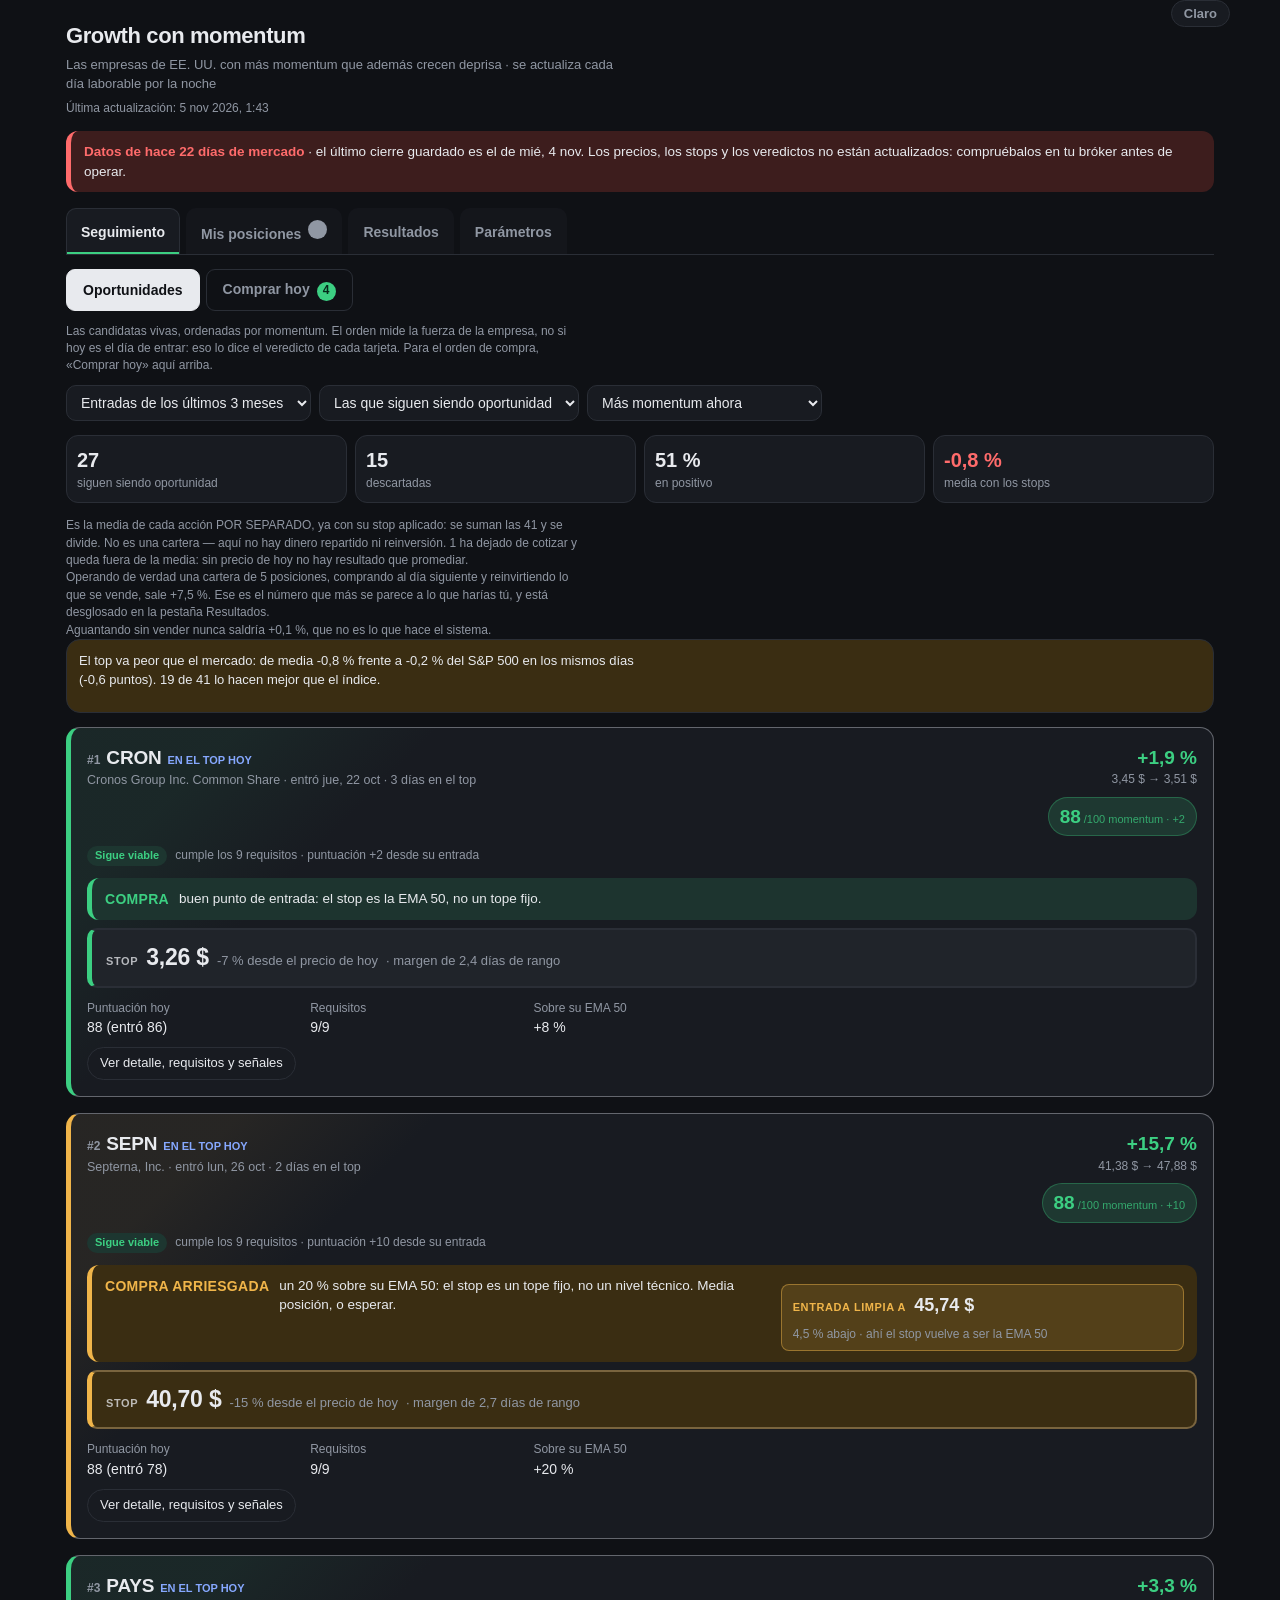
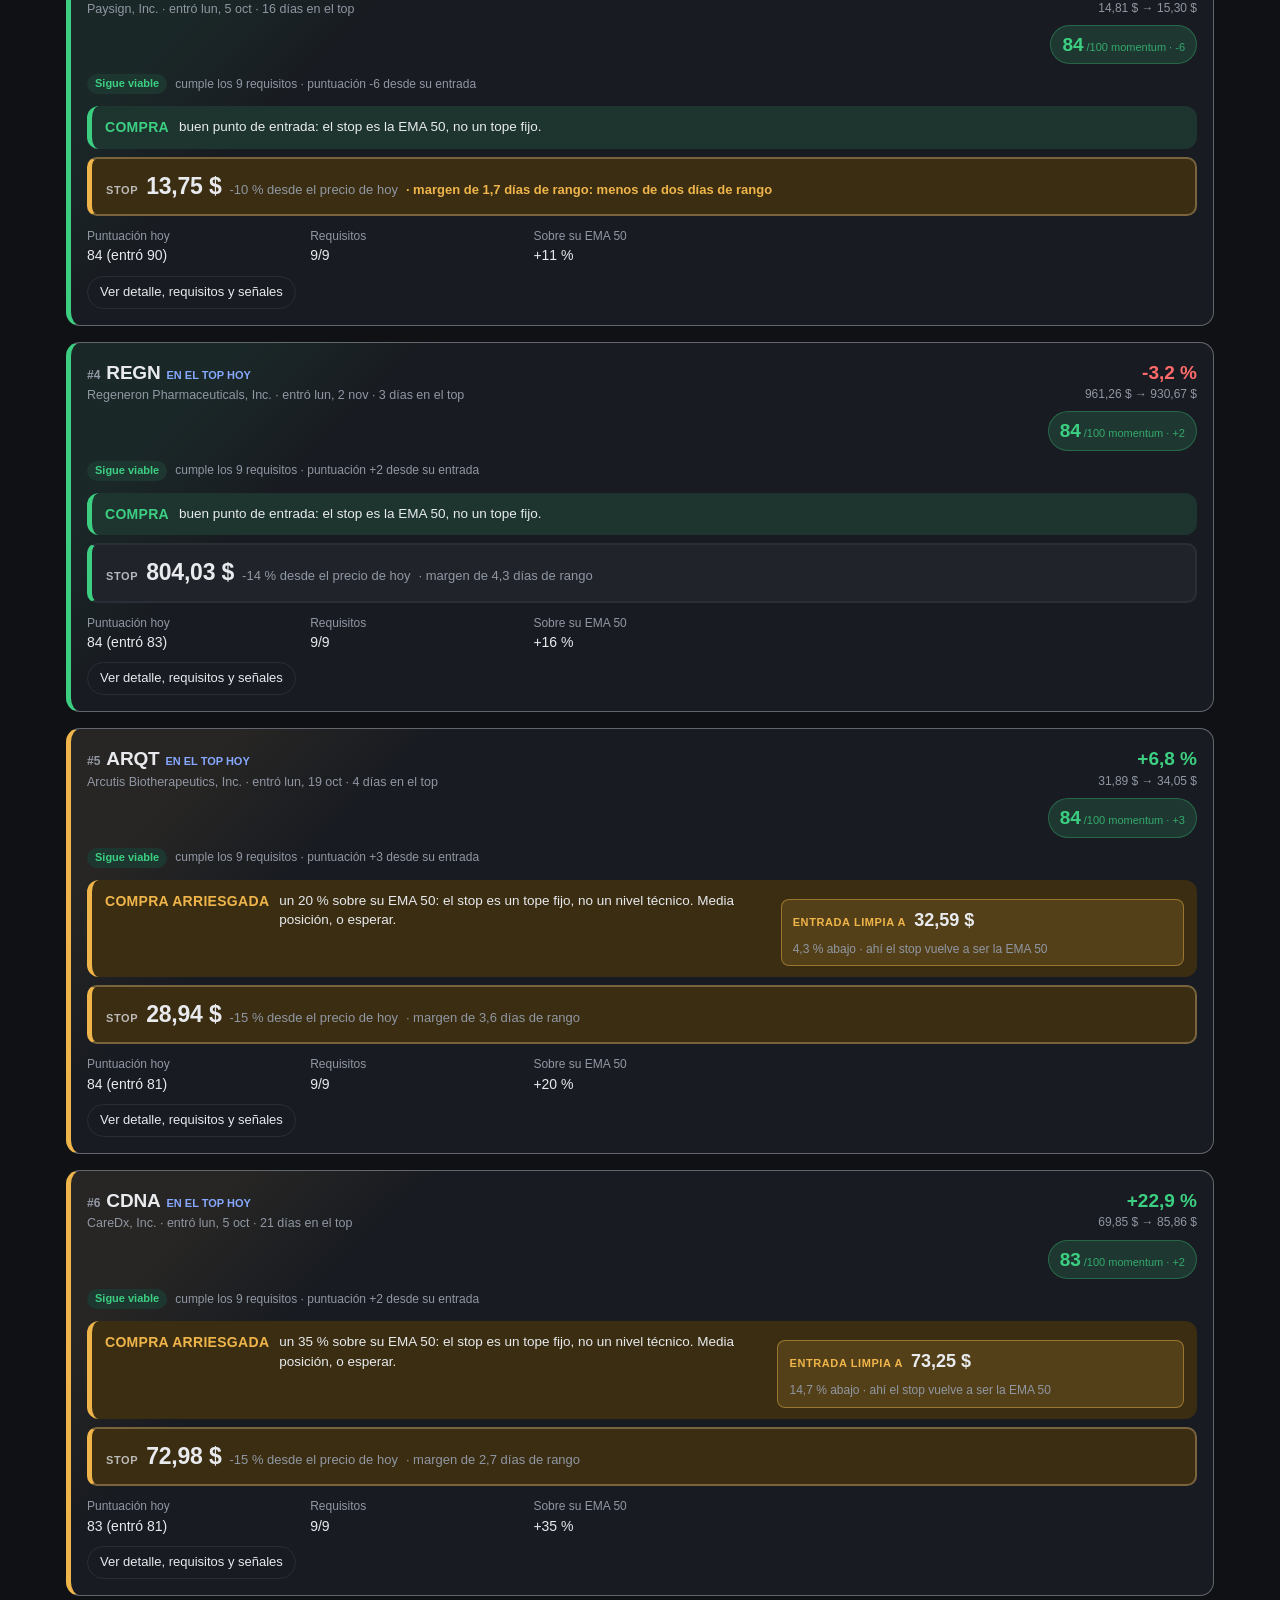
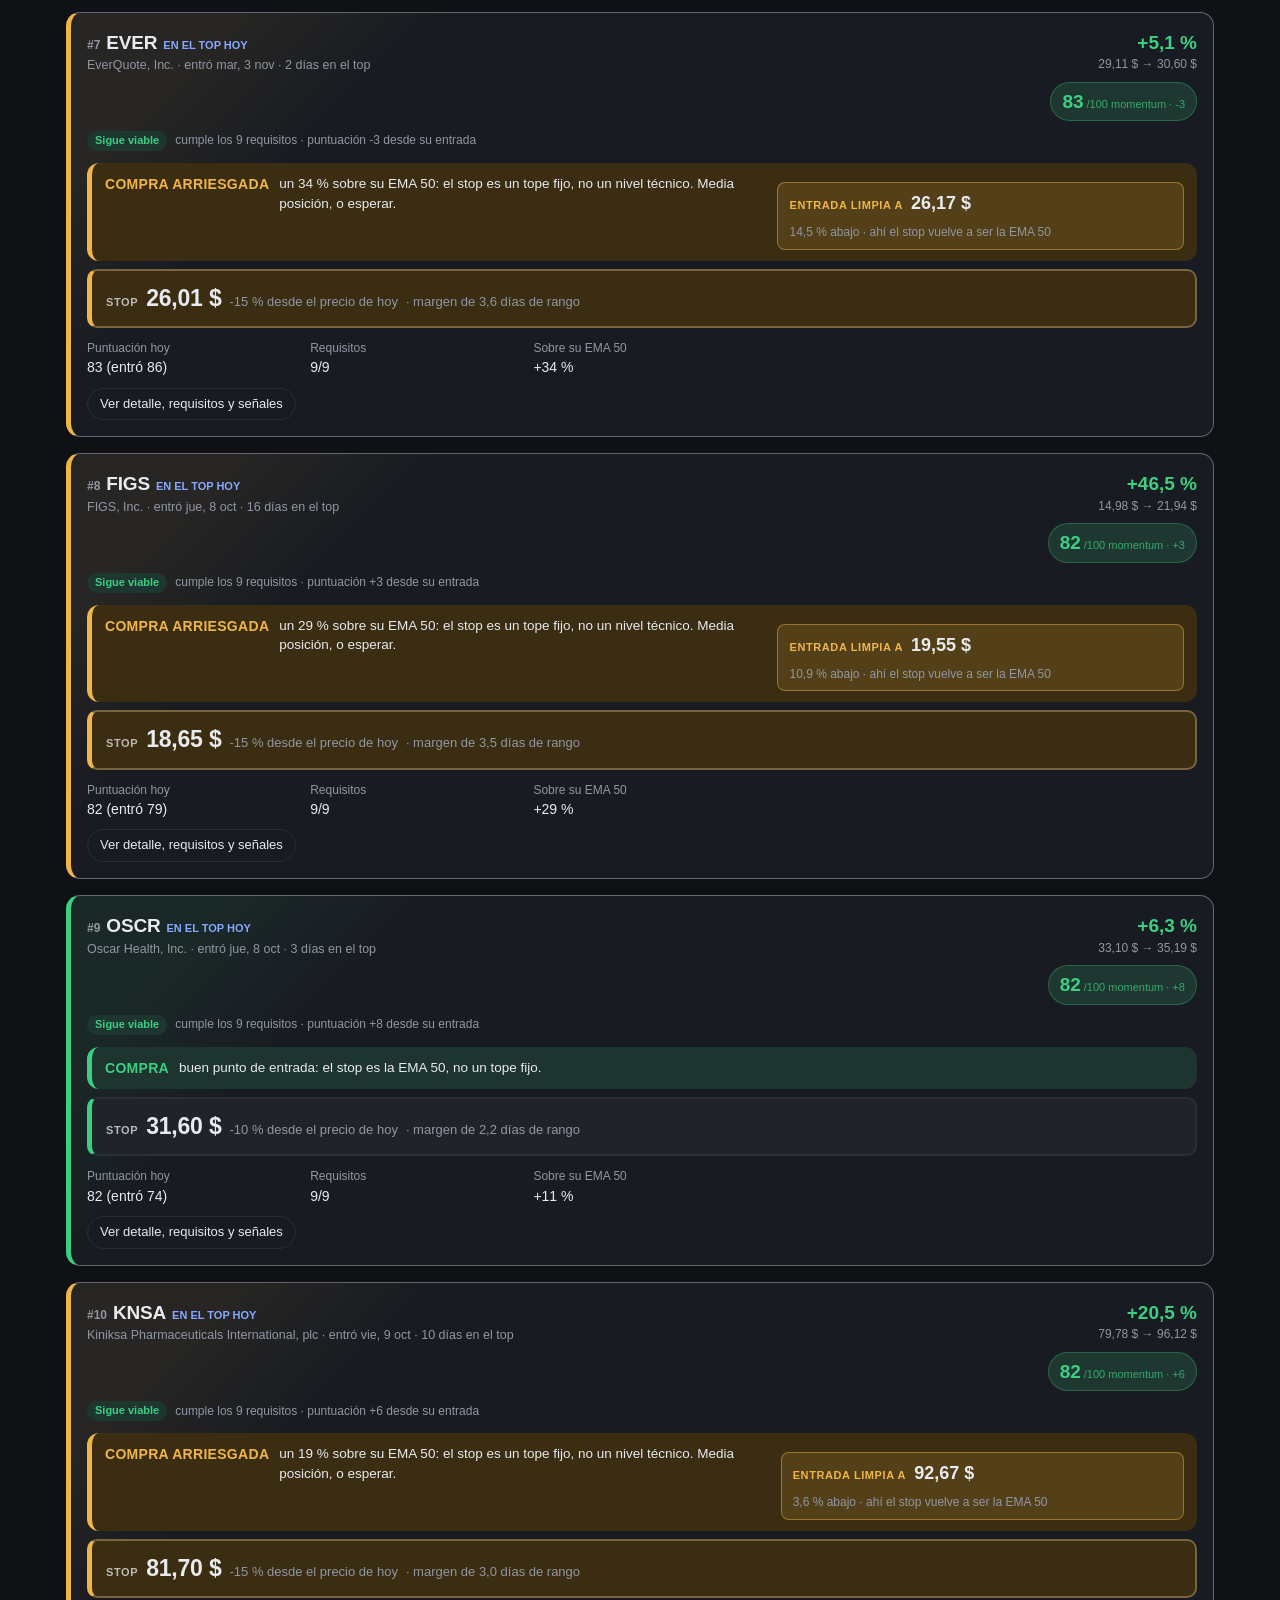
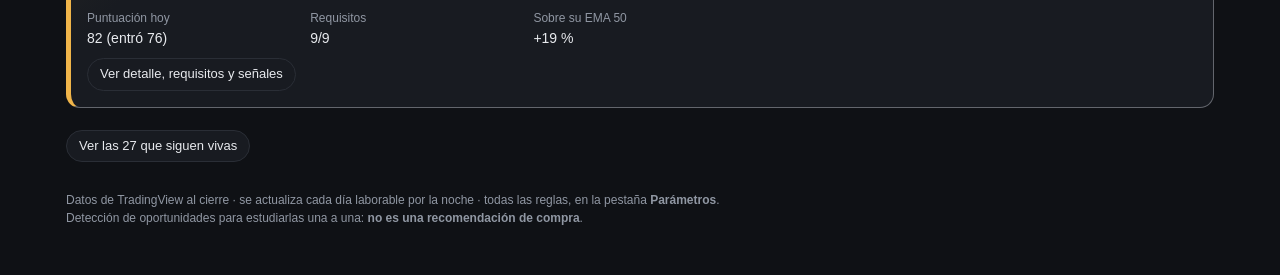
==== docs/index.html @ 1d55b726 "escalon del +20 %: el sistema nunca habia realizado una ganancia Borja: "¿como puede ser que haya ac" ====
<!doctype html>
<html lang="es">
<head>
<meta charset="utf-8">
<meta name="viewport" content="width=device-width,initial-scale=1">
<meta name="theme-color" content="#0f1115">
<meta name="description" content="Las empresas de EE. UU. con más momentum que además crecen deprisa.">
<link rel="manifest" href="manifest.json">
<link rel="icon" href="favicon-32.png?v=63c96d37" sizes="32x32">
<link rel="apple-touch-icon" href="apple-touch-icon.png?v=63c96d37">
<title>Growth con momentum</title>
<script>try{var t=localStorage.getItem('tema');if(t==='claro')document.documentElement.dataset.tema='claro'}catch(e){}</script>
<link rel="stylesheet" href="estilos.css?v=63c96d37">
<link rel="stylesheet" href="extra.css?v=63c96d37">
</head>
<body>
<main>
<button class="tema" id="tema" type="button" aria-label="Cambiar entre tema claro y oscuro"></button>
<h1>Growth con momentum</h1>
<p class="sub">Las empresas de EE. UU. con más momentum que además crecen deprisa · se actualiza cada día laborable por la noche</p>
<p class="act" id="act"></p>
<div class="aviso-viejo" id="viejo" hidden></div>
<div class="tabs"><button class="tab" data-v="seg" aria-selected="true">Seguimiento</button><button class="tab" data-v="pos" aria-selected="false">Mis posiciones<span class="cnt" id="npos" hidden></span></button><button class="tab" data-v="res" aria-selected="false">Resultados</button><button class="tab" data-v="par" aria-selected="false">Parámetros</button></div>
<div id="grupo-seg">
<div class="subtabs"><button class="subtab" data-s="seg" aria-selected="true">Oportunidades</button><button class="subtab" data-s="hoy" aria-selected="false">Comprar hoy<span class="cnt" id="nhoy" hidden></span></button></div>
<section id="vhoy" hidden>
<div class="banner" id="mercado" hidden></div>
<!-- El contexto del dia (sectores y cambios) se pliega: abres la app para ver que comprar, y antes
     de este cambio habia que bajar una pantalla entera para llegar a la primera accion. -->
<details id="dcontexto"><summary id="scontexto">Cambios de hoy y sectores</summary>
<details id="dsectores" open><summary>Sectores con más fuerza</summary><div class="blk" id="sectores" hidden></div></details>
<div class="blk cambios" id="cambios" hidden></div>
</details>
<p class="resumenlinea" id="stats"></p>
<div id="lista"></div>
<div class="row pie"><select id="dia" aria-label="Día"></select><select id="orden" aria-label="Ordenar"><option value="prioridad">Prioridad de compra</option><option value="score">Solo puntuación</option><option value="acel">Más aceleración del crecimiento</option><option value="g">Más crecimiento de ingresos</option><option value="dmax">Más cerca de máximos</option><option value="volrel">Más volumen relativo</option><option value="cambio">Más subida del día</option></select></div>
<div class="row pie"><button id="bpdf">Descargar PDF</button><button id="bcsv">Descargar Excel (CSV)</button><span class="sub" id="cuenta" style="margin:auto 0"></span></div>
<details id="marcha"><summary>Ya en marcha: cumplen todo pero están muy extendidas <span class="sub" id="nmarcha"></span></summary>
<p class="nota">Buenas empresas que ya se han disparado. Pueden seguir subiendo, pero comprarlas tan lejos de sus medias suele salir caro: lo habitual es que consoliden unas semanas y vuelvan a arrancar desde una base. Cuando eso pase, volverán al top automáticamente.</p>
<div id="lmarcha"></div></details>
</section>
<section id="vseg">
<p class="nota">Las candidatas vivas, ordenadas por momentum. El orden mide la fuerza de la empresa, no si hoy es el día de entrar: eso lo dice el veredicto de cada tarjeta. Para el orden de compra, «Comprar hoy» aquí arriba.</p>
<div class="row"><select id="per" aria-label="Periodo"><option value="5">Entradas de la última semana</option><option value="20">Entradas del último mes</option><option value="90" selected>Entradas de los últimos 3 meses</option></select><select id="segest" aria-label="Estado"><option value="" selected>Las que siguen siendo oportunidad</option><option value="top">Solo las del top de hoy</option><option value="fuera">Solo las descartadas</option><option value="todas">Todas</option></select><select id="segorden" aria-label="Ordenar"><option value="score" selected>Más momentum ahora</option><option value="reco">Las más recomendables ahora</option><option value="ret">Mejor resultado</option><option value="entrada">Entrada más reciente</option><option value="max">Mayor subida alcanzada</option></select></div>
<div id="rseg"></div>
</section>
</div>
<section id="vpos" hidden>
<p class="nota">Lo que has comprado. Cada día te digo si mantener o vender, y dónde está el stop.</p>
<div id="rpos"></div>
</section>
<section id="vpar" hidden>
<p class="nota">Todas las reglas que sigue el panel, una por una.</p>
<div id="rpar"></div>
</section>
<section id="vres" hidden>
<p class="nota">¿Funciona el sistema? Se compara lo que dijo el panel con lo que luego pasó.</p>
<div class="row"><select id="resorden" aria-label="Ordenar el registro"><option value="momentum" selected>Más momentum al entrar</option><option value="mejor">Las que mejor van</option><option value="peor">Las que peor van</option><option value="reciente">Entrada más reciente</option><option value="antigua">Entrada más antigua</option><option value="recorrido">Más sesiones de recorrido</option><option value="indice">Mejor frente al S&amp;P 500</option></select><select id="resver" aria-label="Cuántas"><option value="15" selected>Las 15 primeras</option><option value="0">Todas</option></select></div>
<div id="rres"></div>
</section>
<footer>Datos de TradingView al cierre · se actualiza cada día laborable por la noche · todas las reglas, en la pestaña <b>Parámetros</b>.<br>Detección de oportunidades para estudiarlas una a una: <b>no es una recomendación de compra</b>.</footer>
</main>
<script>window.VERSION="63c96d37";</script>
<script src="reglas.js?v=63c96d37"></script>
<script src="puntuacion.js?v=63c96d37"></script>
<script src="app.js?v=63c96d37"></script>
<script src="hoy.js?v=63c96d37"></script>
<script src="seguimiento.js?v=63c96d37"></script>
<script src="posiciones.js?v=63c96d37"></script>
<script src="resultados.js?v=63c96d37"></script>
<script src="parametros.js?v=63c96d37"></script>
<script src="export.js?v=63c96d37"></script>
</body>
</html>
---- docs/estilos.css ----
:root{color-scheme:dark;--bg:#0f1115;--card:#181b21;--text:#e8eaee;--muted:#9097a3;--line:#2a2e36;--up:#3ccf82;--down:#ff6b6b;--warn:#f0b54a;--warnbg:#3a2d12;--info:#86a8ff;--infobg:#1c2742;--badbg:#3d1d1d;--acc:#e8eaee;--acctext:#0f1115}
:root[data-tema="claro"]{color-scheme:light;--bg:#f6f7f9;--card:#fff;--text:#14171c;--muted:#68707c;--line:#e3e6ea;--up:#0f8a4b;--down:#c62f2f;--warn:#9a6400;--warnbg:#fff4dc;--info:#2453b8;--infobg:#e8effd;--badbg:#fde9e9;--acc:#14171c;--acctext:#fff}
*{box-sizing:border-box}
body{margin:0;overflow-x:hidden;background:var(--bg);color:var(--text);font:15px/1.45 -apple-system,BlinkMacSystemFont,"Segoe UI",Roboto,sans-serif}
main{max-width:1180px;margin:0 auto;padding:20px 16px 48px}
h1{font-size:22px;margin:0 0 4px}
.sub{color:var(--muted);font-size:13px;margin:0 0 16px}
.row{display:flex;gap:8px;flex-wrap:wrap;margin-bottom:10px}
select,input,button{font:inherit;font-size:14px;padding:8px 10px;border-radius:10px;border:1px solid var(--line);background:var(--card);color:var(--text)}
input{flex:1;min-width:140px}
button{cursor:pointer}
button.main{background:var(--acc);color:var(--acctext);border-color:var(--acc);font-weight:600}
.chip{border-radius:999px;padding:6px 12px;font-size:13px}
.chip[aria-pressed=true]{background:var(--acc);color:var(--acctext);border-color:var(--acc)}
.stats{display:grid;grid-template-columns:repeat(4,1fr);gap:8px;margin:14px 0}
.stat{background:var(--card);border:1px solid var(--line);border-radius:12px;padding:10px;font-size:12px;color:var(--muted)}
.stat b{display:block;font-size:20px;color:var(--text)}
.card{background:var(--card);border:1px solid var(--line);border-radius:14px;padding:14px;margin-bottom:10px}
.top{display:flex;justify-content:space-between;align-items:baseline;gap:8px}
.tk{font-weight:700;font-size:17px;color:var(--text);text-decoration:none}
.name{color:var(--muted);font-size:13px;margin-top:1px}
.px{text-align:right;font-variant-numeric:tabular-nums}
.px b{font-size:17px}.up{color:var(--up)}.down{color:var(--down)}
.grid{display:grid;grid-template-columns:repeat(5,1fr);gap:6px;margin-top:12px}
#lista{display:grid;gap:10px;grid-template-columns:repeat(auto-fill,minmax(min(430px,100%),1fr));align-items:start}
#lista .card{margin-bottom:0}
.m{font-size:12px;color:var(--muted)}.m span{display:block;font-size:14px;color:var(--text);font-variant-numeric:tabular-nums}
.tags{display:flex;gap:6px;flex-wrap:wrap;margin-top:10px}
.tag{font-size:12px;padding:3px 8px;border-radius:999px}
.bad{background:var(--badbg);color:var(--down)}.warn{background:var(--warnbg);color:var(--warn)}.info{background:var(--infobg);color:var(--info)}
.new{font-size:11px;font-weight:600;margin-left:6px;color:var(--info)}
.empty{text-align:center;color:var(--muted);padding:40px 0}
footer{color:var(--muted);font-size:12px;margin-top:24px}
@media (max-width:480px){.grid{grid-template-columns:repeat(3,1fr)}.stats{grid-template-columns:repeat(2,1fr)}}
---- docs/extra.css ----
.tabs{display:flex;gap:6px;margin:0 0 14px;border-bottom:1px solid var(--line)}
.tab{border:none;background:none;border-radius:0;padding:10px 12px;color:var(--muted);font-weight:600;border-bottom:2px solid transparent}
.tab[aria-selected=true]{color:var(--text);border-bottom-color:var(--text)}
.banner{border-radius:14px;padding:12px;margin-bottom:14px;border:1px solid var(--line)}
.okb{background:color-mix(in srgb,var(--up) 10%,var(--card))}.warnb{background:var(--warnbg)}
.bt{font-size:13px;margin-bottom:10px}
.mk{display:grid;grid-template-columns:repeat(3,1fr);gap:8px}
.mki{font-size:13px;display:flex;flex-direction:column;gap:2px}.mki .m{font-size:11px}
.good{background:color-mix(in srgb,var(--up) 14%,var(--card));color:var(--up)}
.act{color:var(--muted);font-size:12px;margin:-10px 0 14px}
.tw{overflow-x:auto;background:var(--card);border:1px solid var(--line);border-radius:14px}
.tabla{width:100%;border-collapse:collapse;font-size:13px;font-variant-numeric:tabular-nums}
.tabla th,.tabla td{padding:8px 10px;text-align:left;border-bottom:1px solid var(--line);white-space:nowrap}
.tabla th{color:var(--muted);font-weight:600;font-size:12px}
.tk2{font-weight:700;color:var(--text);text-decoration:none}
.nota{color:var(--muted);font-size:12px;margin:10px 0}
@media (max-width:480px){.mk{grid-template-columns:1fr}}
.pos{font-size:12px;color:var(--muted);font-weight:700;margin-right:6px}
.score{margin-top:6px;display:inline-flex;align-items:baseline;gap:2px;padding:3px 9px;border-radius:999px;font-variant-numeric:tabular-nums}
.score b{font-size:17px}.score span{font-size:11px;opacity:.75}
.s3{background:color-mix(in srgb,var(--up) 18%,var(--card));color:var(--up)}
.s2{background:var(--infobg);color:var(--info)}
.s1{background:var(--warnbg);color:var(--warn)}
.bars{display:grid;gap:4px;margin-top:12px}
.bar{display:grid;grid-template-columns:150px 1fr 44px;align-items:center;gap:8px;font-size:12px;color:var(--muted)}
.bt2{height:7px;background:var(--line);border-radius:999px;overflow:hidden}
.bf{height:100%;border-radius:999px}
.bok{background:var(--up)}.bmid{background:var(--info)}.blow{background:var(--muted)}
.bv{text-align:right;font-variant-numeric:tabular-nums}
.blk{margin-top:10px}
.blt{font-size:12px;color:var(--muted);font-weight:600;margin-bottom:3px}
.bll{margin:0;padding-left:16px;font-size:13px}
.bll li{margin:1px 0}
.good2{color:var(--text)}
.risk{color:var(--down)}
.pen{margin-top:8px;font-size:12px;color:var(--warn);background:var(--warnbg);display:inline-block;padding:3px 8px;border-radius:999px}
.det .grid{grid-template-columns:repeat(5,1fr);margin-top:12px}
@media (max-width:620px){.bar{grid-template-columns:112px 1fr 40px}.det .grid{grid-template-columns:repeat(3,1fr)}}
.est{font-size:11px;font-weight:600;padding:2px 8px;border-radius:999px;white-space:nowrap}
.eok{background:color-mix(in srgb,var(--up) 15%,var(--card));color:var(--up)}
.ewarn{background:var(--warnbg);color:var(--warn)}
.eoff{background:var(--line);color:var(--muted)}
.tabla .name{font-size:11px;margin-top:2px}
.card.seg .grid{grid-template-columns:repeat(5,1fr)}
.segfila{display:flex;gap:8px;align-items:center;flex-wrap:wrap;margin-top:10px}
.segfila .m{font-size:12px}
.ebad{background:var(--badbg);color:var(--down)}
@media (max-width:620px){.card.seg .grid{grid-template-columns:repeat(2,1fr)}}
details#marcha{margin-top:16px;border-top:1px solid var(--line);padding-top:10px}
details#marcha summary{cursor:pointer;font-weight:600;font-size:14px;color:var(--muted)}
details#marcha[open] summary{margin-bottom:6px}
.card.mini{padding:12px}
.card.mini .grid{grid-template-columns:repeat(5,1fr)}
@media (max-width:620px){.card.mini .grid{grid-template-columns:repeat(3,1fr)}}
.secg{display:grid;grid-template-columns:repeat(3,1fr);gap:8px;margin-top:4px}
.sec{background:var(--card);border:1px solid var(--line);border-radius:10px;padding:8px;font-size:12px}
.sec b{display:block;font-size:15px;font-variant-numeric:tabular-nums}
.cambios{background:var(--card);border:1px solid var(--line);border-radius:12px;padding:10px;margin:12px 0}
.cl{display:flex;gap:8px;font-size:13px;margin-top:3px;flex-wrap:wrap}
.clt{color:var(--muted);min-width:120px;font-size:12px}
.stop{margin-top:10px;font-size:12px;color:var(--muted);background:color-mix(in srgb,var(--line) 40%,var(--card));padding:6px 9px;border-radius:8px}
.venta{margin-top:10px;border-left:3px solid var(--down);padding-left:10px}
@media (max-width:620px){.secg{grid-template-columns:repeat(2,1fr)}}
.resumen{display:flex;flex-wrap:wrap;gap:6px 16px;margin-top:10px}
.rz{font-size:13px;font-variant-numeric:tabular-nums}
.rz i{font-style:normal;color:var(--muted);font-size:11px;display:block}
.clave{margin-top:8px;font-size:13px;color:var(--text)}
.detalle{margin-top:4px;border-top:1px solid var(--line);padding-top:10px}
.banner.linea{display:flex;flex-wrap:wrap;gap:6px 14px;align-items:baseline;padding:9px 12px}
.banner.linea .bt{font-weight:600;font-size:13px;margin:0}
.mki2{font-size:12px}
.resumenlinea{color:var(--muted);font-size:12px;margin:10px 0}
details#dsectores{margin:0 0 10px}
details#dsectores summary{cursor:pointer;font-size:12px;color:var(--muted)}
details.descartadas{margin-top:14px;border-top:1px solid var(--line);padding-top:10px}
details.descartadas summary{cursor:pointer;font-size:13px;color:var(--muted)}
details.descartadas .tw{margin-top:8px}
.card .stop b{color:var(--text)}
.quehacer{margin-top:10px;font-size:13px;padding:7px 10px;border-radius:9px}
.qok{background:color-mix(in srgb,var(--up) 12%,var(--card));color:var(--text)}
.qwarn{background:var(--warnbg);color:var(--text)}
.qbad{background:var(--badbg);color:var(--text)}
.quehacer b{margin-right:4px}
.stop.riesgo{background:var(--warnbg);color:var(--text)}
/* Pestañas siempre accesibles al desplazar */
.tabs{position:sticky;top:0;z-index:6;background:var(--bg);padding-top:6px;flex-wrap:nowrap;overflow-x:auto;-webkit-overflow-scrolling:touch;scrollbar-width:none}
.tabs::-webkit-scrollbar{display:none}
.tab{white-space:nowrap;flex:0 0 auto}
/* Antes eran texto suelto con un subrayado: no parecian pulsables y en el movil costaba acertar.
   Ahora cada una tiene su caja, borde y fondo propio, y la activa se distingue de lejos. */
.tabs{gap:6px;border-bottom:1px solid var(--line);padding-bottom:0}
.tab{border:1px solid transparent;border-bottom:none;border-radius:10px 10px 0 0;
  background:color-mix(in srgb,var(--card) 55%,transparent);padding:11px 14px;
  margin-bottom:-1px;transition:background .12s,color .12s}
.tab:hover{background:var(--card);color:var(--text)}
.tab[aria-selected=true]{background:var(--card);color:var(--text);font-weight:700;
  border-color:var(--line);border-bottom:1px solid var(--card);box-shadow:0 -2px 0 var(--up) inset}
/* Color del borde según la puntuación: permite barrer la lista de un vistazo */
/* El acento lleva el veredicto: verde se puede comprar, ambar hay que esperar, rojo no se toca.
   Ancho suficiente para distinguirlas de un vistazo sin que la lista parezca un semaforo. */
.card.v-ok{border-left:5px solid var(--up)}
.card.v-warn{border-left:5px solid var(--warn)}
.card.v-bad{border-left:5px solid var(--down)}
/* Un tinte muy leve del mismo color en la esquina superior: separa una tarjeta de la siguiente
   sin tocar la legibilidad del texto, que sigue sobre el fondo de la tarjeta. */
.card.v-ok{background:linear-gradient(135deg,color-mix(in srgb,var(--up) 7%,var(--card)) 0 120px,var(--card) 260px)}
.card.v-warn{background:linear-gradient(135deg,color-mix(in srgb,var(--warn) 7%,var(--card)) 0 120px,var(--card) 260px)}
.card.v-bad{background:linear-gradient(135deg,color-mix(in srgb,var(--down) 7%,var(--card)) 0 120px,var(--card) 260px)}
.card.destacada{box-shadow:0 0 0 1px color-mix(in srgb,var(--up) 35%,transparent)}
/* Las tarjetas se despegaban poco del fondo: borde mas marcado y mas aire entre ellas. */
#lista{gap:16px}
#lista .card, #rseg .card.seg, #rpos .card{
  border-top-color:color-mix(in srgb,var(--line) 70%,var(--text) 30%);
  border-right-color:color-mix(in srgb,var(--line) 70%,var(--text) 30%);
  border-bottom-color:color-mix(in srgb,var(--line) 70%,var(--text) 30%)}
#rseg .card.seg, #rpos .card{margin-bottom:16px}
/* Evolución de la puntuación en el seguimiento */
.spark{display:block;margin-top:2px}
.cargando{color:var(--muted);font-size:13px;padding:20px 0;text-align:center}
@media (max-width:620px){
  .resumen{display:grid;grid-template-columns:repeat(3,1fr);gap:8px}
  main{padding:14px 12px 40px}
  h1{font-size:20px}
}
.ver-mas{grid-column:1/-1;justify-self:center;margin-top:4px}
/* Nada debe desbordar a lo ancho en pantallas estrechas */
@media (max-width:620px){
  .tab{padding:10px 9px;font-size:14px}
  .quehacer,.clave,.stop{font-size:12.5px}
  .banner.linea{gap:4px 10px}
  .stats{grid-template-columns:repeat(2,1fr)}
  .row{gap:6px}
  select,input,button{max-width:100%}
  .card .top{flex-wrap:wrap}
  .px{text-align:right;margin-left:auto}
}
.tw{max-width:100%}
.name,.m,.clave,.quehacer span{overflow-wrap:anywhere}
.editor{margin-top:10px;padding:10px;border:1px dashed var(--line);border-radius:10px}
.editor .row{margin-bottom:6px;align-items:center}
.ph{font-size:15px;margin:18px 0 8px}
.pregunta{font-size:13px;color:var(--muted)}
.respuesta{font-size:18px;font-weight:700;margin:4px 0 6px}
.rverde{color:var(--up)}.rrojo{color:var(--down)}.rgris{color:var(--muted)}
.ganancia{font-size:22px;font-weight:700;line-height:1.1}
#rres .card{padding:12px 14px}

/* ─── Señales grandes y legibles ─────────────────────────────────────────── */
.veredicto{display:flex;gap:10px;align-items:flex-start;margin-top:12px;padding:11px 13px;border-radius:12px;
  border-left:5px solid currentColor;font-size:13.5px;line-height:1.45}
.veredicto .vt{font-weight:800;letter-spacing:.3px;font-size:14px;white-space:nowrap}
.veredicto .vd{color:var(--text);font-weight:400}
.v-compra{background:color-mix(in srgb,var(--up) 14%,var(--card));color:var(--up)}
.v-espera{background:var(--warnbg);color:var(--warn)}
.v-vender{background:var(--badbg);color:var(--down)}
.v-mantener{background:color-mix(in srgb,var(--up) 10%,var(--card));color:var(--up)}

/* Caja del stop: lo que hay que mirar antes de entrar */
.stopbox{display:flex;align-items:baseline;gap:8px;flex-wrap:wrap;margin-top:8px;padding:9px 12px;border-radius:10px;
  background:color-mix(in srgb,var(--line) 45%,var(--card));border:1px solid var(--line)}
.stopbox .et{font-size:11px;text-transform:uppercase;letter-spacing:.6px;color:var(--muted);font-weight:600}
.stopbox .vl{font-size:17px;font-weight:700;font-variant-numeric:tabular-nums}
.stopbox .ds{font-size:13px;color:var(--muted);font-variant-numeric:tabular-nums}
.stopbox.lejos{background:var(--warnbg);border-color:color-mix(in srgb,var(--warn) 40%,var(--line))}
.stopbox .ds.aviso{color:var(--warn);font-weight:600}

/* Puntuación: círculo en lugar de etiqueta */
.score{margin-top:8px;display:inline-flex;align-items:baseline;gap:3px;padding:5px 11px;border-radius:999px;
  font-variant-numeric:tabular-nums;border:1px solid transparent}
.score b{font-size:19px;font-weight:800}
.s3{background:color-mix(in srgb,var(--up) 16%,var(--card));color:var(--up);border-color:color-mix(in srgb,var(--up) 30%,transparent)}
.s2{background:var(--infobg);color:var(--info);border-color:color-mix(in srgb,var(--info) 25%,transparent)}
.s1{background:var(--warnbg);color:var(--warn)}

/* Tarjetas con más aire y jerarquía */
.card{padding:16px}
.tk{font-size:19px;letter-spacing:-.2px}
.px b{font-size:19px;font-variant-numeric:tabular-nums}
.name{font-size:12.5px;line-height:1.4}
.resumen{gap:10px 20px;margin-top:12px;padding-top:12px;border-top:1px solid var(--line)}
.rz b{font-size:14.5px;font-variant-numeric:tabular-nums}
.rz i{letter-spacing:.3px;text-transform:uppercase;font-size:10px}
.clave{margin-top:10px;font-size:13px;color:var(--text-secondary,var(--text))}
.bar{grid-template-columns:160px 1fr 48px}
.bt2{height:8px}
h1{letter-spacing:-.4px}
.tabla th{text-transform:uppercase;letter-spacing:.4px;font-size:11px}
.tabla td{font-variant-numeric:tabular-nums}
.aviso-viejo{background:var(--badbg);color:var(--down);border-left:5px solid currentColor;border-radius:12px;
  padding:11px 13px;margin:10px 0;font-size:13.5px;line-height:1.45}
.aviso-viejo span{color:var(--text);font-weight:400}

/* Boton de tema: discreto, arriba a la derecha, fuera del flujo de lectura. */
.tema{position:absolute;top:0;right:0;border:1px solid var(--line);background:var(--card);color:var(--muted);
  border-radius:999px;padding:6px 12px;font-size:13px;font-weight:600;line-height:1}
.tema:hover{color:var(--text)}
main{position:relative}
h1{padding-right:84px}
@media (max-width:420px){h1{padding-right:70px}}
@media (max-width:420px){.tema{padding:5px 9px;font-size:12px}}

/* Barra de avance del historial: cuanto falta para que los numeros de Resultados se sostengan. */
.barra{height:6px;border-radius:999px;background:var(--line);overflow:hidden;margin:10px 0 6px}
.barra i{display:block;height:100%;background:var(--up);border-radius:999px}

/* Ganancia en dinero, debajo del porcentaje: mismo peso visual, un escalon mas pequeña. */
.ganancia-eur{font-size:15px;font-weight:700;margin-top:-2px}

/* Formulario de alta manual de una operación: etiqueta encima del campo, dos columnas en móvil. */
.formop{display:grid;grid-template-columns:repeat(auto-fit,minmax(min(150px,100%),1fr));gap:10px;margin:10px 0}
.campo{display:flex;flex-direction:column;gap:4px}
.campo input{width:100%}
/* Fila de totales del historial: se tiene que leer como un total, no como una operación más. */
tr.total td{border-top:2px solid var(--line);font-weight:700;padding-top:10px}

/* Las pestañas no cabían en 375 px y "Parámetros" quedaba fuera de pantalla. */
/* En movil el dedo necesita area: 44 px de alto es el minimo recomendado. Caben las cinco porque
   la barra ya desplaza en horizontal, y la activa se ve siempre al cambiar de pestaña. */
@media (max-width:430px){
  .tabs{gap:4px}
  .tab{padding:12px 11px;font-size:13.5px;min-height:44px}
}
/* Lo que no se usa cada día va al pie, con menos peso visual que la lista. */
.row.pie{margin-top:14px;opacity:.85}
.row.pie button{font-size:13px}
/* El resumen del día, plegado: una línea en vez de los 281 px que ocupaba abierto. */
#dcontexto>summary{cursor:pointer;color:var(--muted);font-size:13px;padding:6px 0}
#dcontexto[open]>summary{margin-bottom:6px}

/* El veredicto era flex en fila: el titulo ("COMPRA ARRIESGADA", nowrap) se llevaba el ancho y el
   texto caia en una columna estrechisima, 106 caracteres partidos en ocho lineas y 157 px de alto.
   En movil se apilan y el texto ocupa el ancho entero. */
@media (max-width:560px){
  .veredicto{flex-direction:column;gap:0}
  .veredicto .vt{white-space:normal;line-height:1.25}
  .veredicto .vd{line-height:1.35}
}

/* Color en las cifras de resumen: verde gana, rojo pierde, ambar es exposicion (no es una perdida,
   es lo que te juegas). Solo donde el color significa algo: si se tiñe todo, deja de informar.
   .warn trae fondo de etiqueta, que en una cifra grande queda mal: aqui solo el color. */
.stat b.warn{background:none;padding:0;color:var(--warn)}
.stat b.up{color:var(--up)}
.stat b.down{color:var(--down)}

/* Curva de la cuenta: el SVG escala al ancho, con alto fijo para que no se deforme en movil. */
.curvacaja{margin:10px 0 6px;border:1px solid var(--line);border-radius:12px;padding:12px;background:var(--card)}
.curvacaja svg.curva{display:block;width:100%;height:120px}
.curvapie{display:flex;justify-content:space-between;gap:10px;font-size:12px;color:var(--muted);flex-wrap:wrap}
.curvapie .up{color:var(--up);font-weight:700}
.curvapie .down{color:var(--down);font-weight:700}

/* Previsualizacion de una venta parcial: lo que hay que saber antes de confirmar */
.previo{margin-top:10px;padding:10px 12px;border-radius:10px;border:1px solid var(--line);
  background:color-mix(in srgb,var(--line) 35%,var(--card))}
.previo .pf{display:flex;justify-content:space-between;align-items:baseline;gap:12px;padding:3px 0}
.previo .pf .et{font-size:12px;color:var(--muted)}
.previo .pf .vl{font-size:15px;font-weight:700;font-variant-numeric:tabular-nums;text-align:right}
.previo .pf .vl.up{color:var(--up)} .previo .pf .vl.down{color:var(--down)}
.previo .m{margin-top:6px;font-size:12px;color:var(--muted);line-height:1.45}

/* El stop en Seguimiento: su propia caja, mas marcada que en Hoy porque ahi compite con menos cosas */
.stopbox.grande{border-width:2px;padding:11px 14px}
.stopbox.grande .vl{font-size:20px}
.stopbox.grande .et{color:var(--text);opacity:.75}

/* Subpestañas dentro de Seguimiento: Hoy vive aqui dentro desde el 17/10/2026 */
.subtabs{display:flex;gap:6px;margin:0 0 12px}
.subtab{appearance:none;border:1px solid var(--line);background:transparent;color:var(--muted);
  font:inherit;font-weight:600;font-size:14px;padding:9px 16px;min-height:40px;border-radius:9px;cursor:pointer}
.subtab:hover{color:var(--text)}
.subtab[aria-selected="true"]{background:var(--acc);color:var(--acctext);border-color:var(--acc)}
.subtab .cnt{display:inline-flex;align-items:center;justify-content:center;min-width:19px;height:19px;
  margin-left:7px;padding:0 5px;border-radius:999px;background:var(--up);color:#06281a;
  font-size:12px;font-weight:700;font-variant-numeric:tabular-nums}
.subtab[aria-selected="true"] .cnt{background:var(--up);color:#06281a}

/* 18/10/2026: el stop tiene que leerse de un vistazo, sin buscarlo. Caja con borde de acento a la
   izquierda, cifra grande y etiqueta en mayusculas. Es el numero que decide cuanto arriesgas. */
.stopbox{border-left-width:4px;border-left-color:var(--muted)}
.stopbox .vl{font-size:19px;letter-spacing:-.2px}
.stopbox.grande{border-left-width:5px}
.stopbox.grande .vl{font-size:23px}
.stopbox.lejos{border-left-color:var(--warn)}
/* En una tarjeta verde (COMPRA) el stop se marca en verde: es un stop fiable */
.card.v-ok .stopbox:not(.lejos){border-left-color:var(--up)}
.card.v-bad .stopbox{border-left-color:var(--down)}
/* El precio que da el veredicto (a qué precio comprar o esperar) en negrita, para que salte */
.veredicto .vd b,.veredicto b{font-weight:700;color:var(--text)}

/* El precio accionable del veredicto: lo unico que se puede hacer hoy con esa accion */
.accion{display:flex;align-items:baseline;flex-wrap:wrap;gap:8px;margin-top:8px;padding:7px 11px;
  border-radius:8px;background:color-mix(in srgb,var(--warn) 14%,transparent);
  border:1px solid color-mix(in srgb,var(--warn) 45%,transparent)}
.accion .et{font-size:11px;text-transform:uppercase;letter-spacing:.6px;color:var(--warn);font-weight:700}
.accion .vl{font-size:18px;font-weight:700;color:var(--text);font-variant-numeric:tabular-nums}
.accion .ds{font-size:12px;color:var(--muted)}

/* Precio de compra en la tarjeta de posicion: es la referencia de todo lo demas y estaba en el
   gris mas pequeño de la tarjeta */
.precios{display:flex;align-items:baseline;justify-content:flex-end;flex-wrap:wrap;gap:6px;margin-top:6px}
.precios .et{font-size:10px;text-transform:uppercase;letter-spacing:.5px;color:var(--muted);font-weight:600}
.precios .vl{font-size:16px;font-weight:700;font-variant-numeric:tabular-nums}
.precios .vl.up{color:var(--up)} .precios .vl.down{color:var(--down)}
.precios .fl{color:var(--muted);font-size:14px}

/* Chapa en la pestaña de posiciones: rojo si hay algo que vender, ambar si solo hay que vigilar */
.tab .cnt{display:inline-flex;align-items:center;justify-content:center;min-width:19px;height:19px;
  margin-left:7px;padding:0 5px;border-radius:999px;font-size:12px;font-weight:700;
  font-variant-numeric:tabular-nums;background:var(--muted);color:var(--bg)}
.tab .cnt.urge{background:var(--down);color:#fff}
.tab .cnt.ojo{background:var(--warn);color:#2a1c00}

/* Marca en las tarjetas que se muestran aunque esten por debajo del corte de 5 */
.card .fuera{display:inline-block;margin-left:7px;padding:2px 7px;border-radius:999px;
  font-size:10px;font-weight:700;letter-spacing:.5px;background:var(--infobg);color:var(--info)}
/* Margen de error junto a una cifra de rentabilidad. Va en caja propia y no en letra pequena:
   un "+1,7 pt" en verde grande con el aviso debajo en gris se lee como un logro. */
.margen{margin:10px 0;padding:10px 12px;border-radius:8px;background:var(--card);border-left:3px solid var(--muted)}
.margen b{display:block;font-size:14px;margin-bottom:3px;font-variant-numeric:tabular-nums}
.margen-cero{border-left-color:var(--warn)}
/* Curva de la cartera contra el indice. Dos lineas y nada mas: la escala no importa, importa
   la forma y el final. Sin ejes ni rejilla, que a 15 puntos solo serian ruido visual. */
.grafica{margin:10px 0 0;border-radius:8px 8px 0 0;background:var(--card);padding:8px 8px 2px}
.grafica .lienzo{position:relative;touch-action:pan-y;cursor:crosshair}
.grafica svg{display:block;width:100%;height:76px}
/* Marca del dia señalado y sus dos puntos. En HTML y no en el SVG: el SVG se estira y un circulo
   saldria ovalado. */
.grafica .marca{position:absolute;top:0;bottom:0;width:1px;background:var(--muted);opacity:.55;pointer-events:none}
.grafica .punto{position:absolute;width:7px;height:7px;border-radius:50%;margin:-3.5px 0 0 -3.5px;
  pointer-events:none;box-shadow:0 0 0 2px var(--card)}
.grafica .punto.pB{background:var(--muted)}
/* Eje de fechas. Cada etiqueta se coloca en su porcentaje; las de los extremos se pegan al borde
   para que no se salgan. A 90 sesiones solo quedan los cambios de mes: ver etiquetasFecha(). */
.grafica .eje{position:relative;height:14px;margin-top:2px;font-size:10px;color:var(--muted)}
.grafica .eje span{position:absolute;top:0;white-space:nowrap;transform:translateX(-50%)}
/* Leyenda pegada debajo de la grafica, en la misma caja: una sola linea de 16 px que convierte
   dos trazos en dos cosas con nombre y resultado. Sin ella habia que leer el parrafo de abajo
   para saber cual era cual. */
.leyenda{display:flex;gap:14px;flex-wrap:wrap;align-items:center;background:var(--card);
  border-radius:0 0 8px 8px;padding:0 10px 8px;margin:0 0 10px;font-size:12px;color:var(--muted)}
/* La leyenda no cambia de alto nunca: la fecha del dia señalado va flotando dentro de la grafica.
   Antes la fecha entraba en la leyenda y en el movil la hacia pasar de 25 a 57 px, con lo que todo
   lo de abajo saltaba mientras arrastrabas el dedo. */
.grafica .etiqdia{position:absolute;top:4px;left:6px;font-size:11px;font-weight:600;color:var(--text);
  background:var(--bg);border:1px solid var(--line);border-radius:5px;padding:1px 6px;
  pointer-events:none;white-space:nowrap}
.grafica .etiqdia.dcha{left:auto;right:6px}
.leyitem{display:inline-flex;align-items:center;gap:6px}
.leyitem b{font-variant-numeric:tabular-nums}
.muestra{display:inline-block;width:18px;height:0;border-top-width:2.5px;border-top-style:solid;border-radius:2px}
.muestra.mA{border-top-color:var(--up)}
.muestra.mA.mBaja{border-top-color:var(--down)}
.muestra.mB{border-top-width:2px;border-top-style:dashed;border-top-color:var(--muted)}
/* Plegable de "otras formas de medirlo". Cerrado por defecto: lo que responde la pregunta va
   arriba y esto es segunda lectura. */
.plegable{margin-top:14px;border-top:1px solid var(--line);padding-top:10px}
.plegable>summary{cursor:pointer;font-size:14px;color:var(--muted);padding:6px 0;list-style:none}
.plegable>summary::-webkit-details-marker{display:none}
.plegable>summary::before{content:"▸";display:inline-block;margin-right:6px}
.plegable[open]>summary::before{content:"▾"}
.plegable>summary:hover{color:var(--text)}

/* ========== MÓVIL: que las cuatro pestañas quepan ==========
   Medido el 26/10/2026 a 375 px: las pestañas ocupaban 463 px en una fila de 351. «Parámetros»
   empezaba en el píxel 375 de 375, o sea FUERA de la pantalla. Se llegaba deslizando, pero nada
   lo indicaba: si no lo sabes, esa pestaña no existe.
   En rejilla de dos por dos caben las cuatro, se ven siempre, y de paso cada una pasa de 37 px de
   alto a 44, que es el mínimo recomendado para tocar con el dedo. */
@media (max-width: 460px) {
  .tabs{display:grid;grid-template-columns:1fr 1fr;gap:6px;overflow-x:visible;
    border-bottom:1px solid var(--line);padding-bottom:6px}
  .tab{white-space:normal;border-radius:10px;border:1px solid var(--line);border-bottom:1px solid var(--line);
    margin-bottom:0;min-height:44px;padding:10px 8px;text-align:center;font-size:14px}
  .tab[aria-selected=true]{border-color:var(--acc)}
  /* Las subpestañas, igual: dos y caben de sobra, pero el alto táctil importa igual. */
  .subtab{min-height:44px}
  /* El botón de tema medía 24 px de alto: imposible de acertar. */
  .tema{min-height:36px;padding:6px 12px}
  /* Chips y selectores por debajo del mínimo táctil. */
  .chip{min-height:40px}
  select,input,button{min-height:40px}
  /* Los selectores se apilaban cada uno con el ancho de su texto más largo: 251, 269 y 239 px,
     un escalón distinto por fila. A ancho completo quedan alineados y son más fáciles de tocar. */
  .row > select{flex:1 1 100%;width:100%;max-width:none}
  /* Las tarjetas de cifras tenían alturas distintas según si la etiqueta cabía en una línea
     (86 px) o en dos (68 px). Igualadas con la rejilla. */
  .stats{align-items:stretch}
}

/* ========== ESCRITORIO: longitud de línea legible ==========
   Medido el 26/10/2026 en una ventana de 1024 px: los párrafos llegaban a 124 caracteres por
   línea, y en un monitor de 1920 pasarían de 200. Lo cómodo de leer son 45-75; por encima de 90
   el ojo pierde el renglón al volver a la izquierda.
   Se limita SOLO la prosa. Tablas, gráficas y rejillas de cifras siguen usando todo el ancho,
   que es donde el espacio sí sirve para algo. Dentro de una tarjeta estrecha esta regla no hace
   nada, porque el contenedor ya es más estrecho que el tope. */
.m, .nota, .bt, .sub, .act { max-width: 78ch }

/* ========== Aviso de que una tabla se puede deslizar ==========
   Varias tablas no caben de ancho en el móvil y se cortan en el borde sin que nada lo indique.
   Truco clásico de sombras con `background-attachment`: las capas `local` viajan con el contenido
   y tapan la sombra cuando ya estás en el extremo, así que la sombra aparece SOLO si queda algo
   por ver. Sin JavaScript y sin ocupar espacio. */
.tw{
  background:
    linear-gradient(to right, var(--card) 40%, transparent) left center / 34px 100% no-repeat local,
    linear-gradient(to left,  var(--card) 40%, transparent) right center / 34px 100% no-repeat local,
    /* Una sombra negra no se ve sobre fondo oscuro. Con color-mix sobre --text sale clara en el
       tema oscuro y oscura en el claro, que es lo que hace falta en cada uno. */
    radial-gradient(farthest-side at 0 50%, color-mix(in srgb, var(--text) 26%, transparent), transparent) left center / 16px 100% no-repeat scroll,
    radial-gradient(farthest-side at 100% 50%, color-mix(in srgb, var(--text) 26%, transparent), transparent) right center / 16px 100% no-repeat scroll,
    var(--card);
}
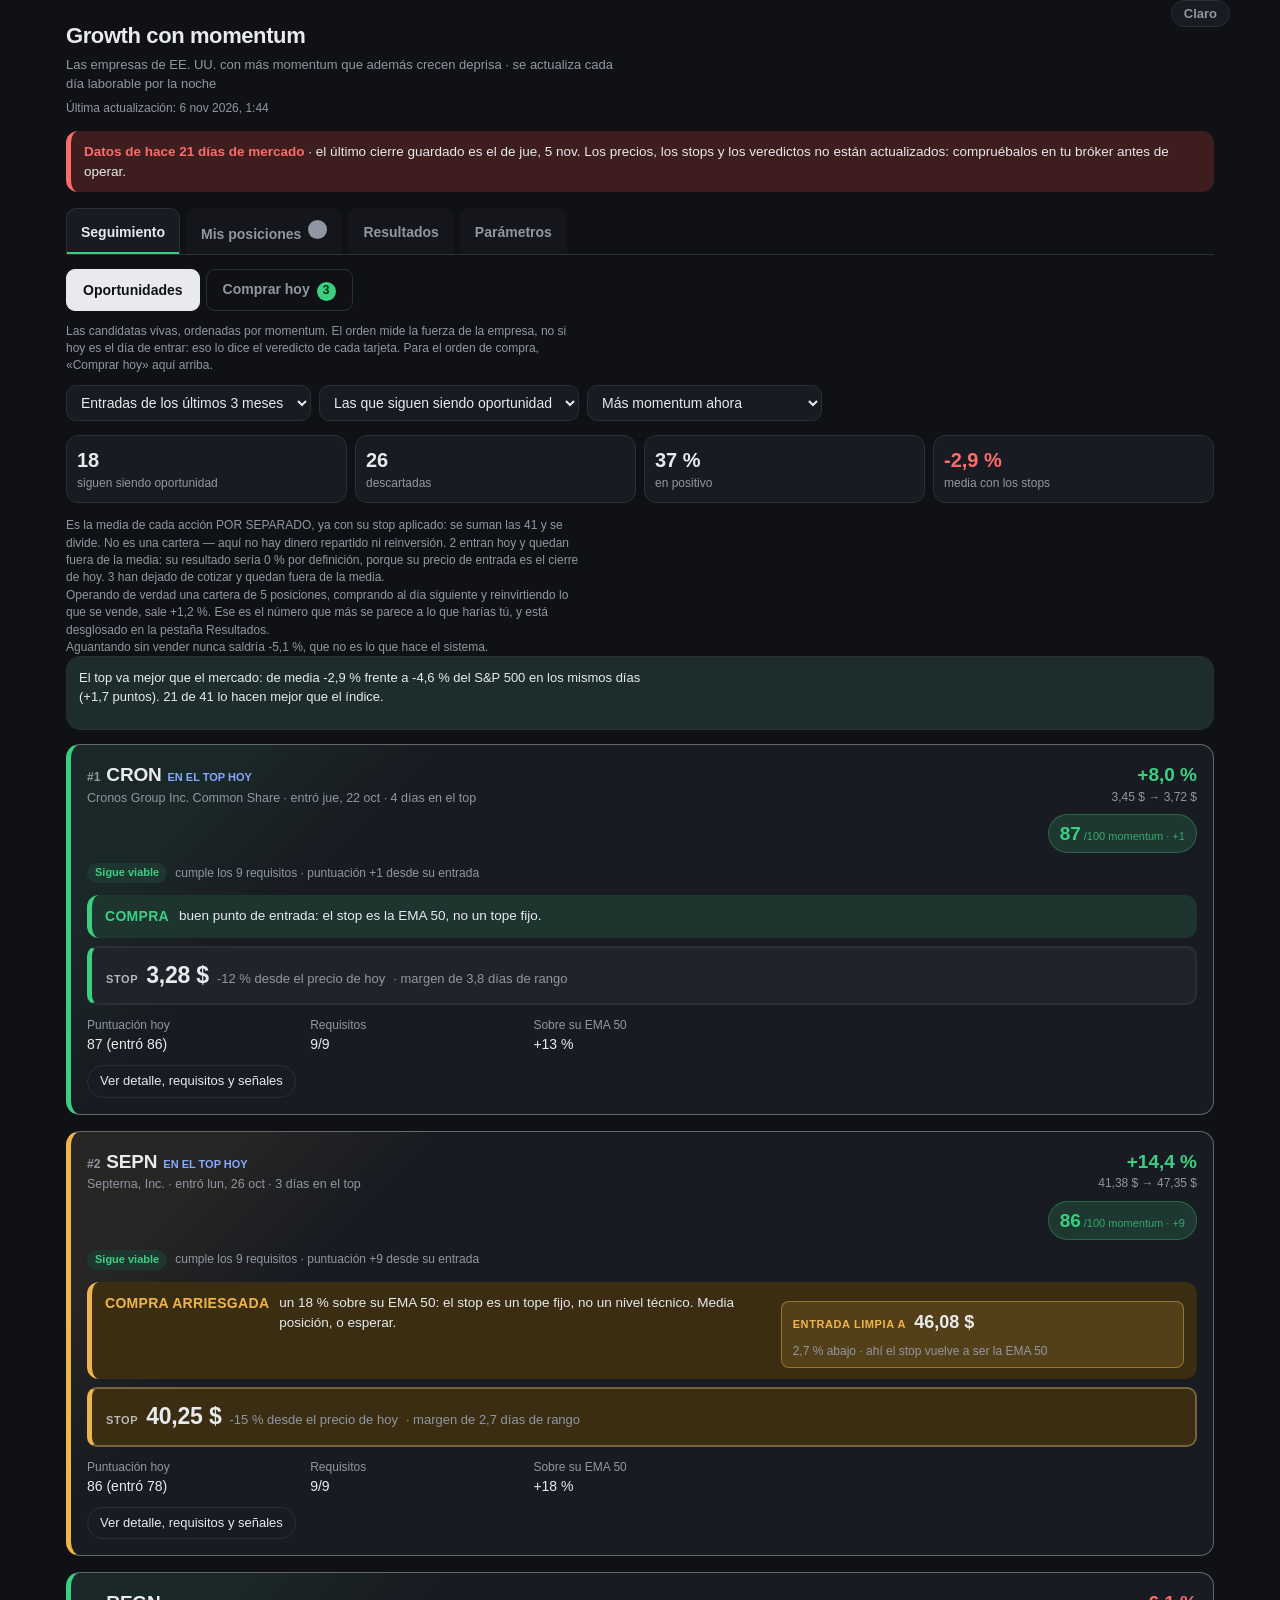
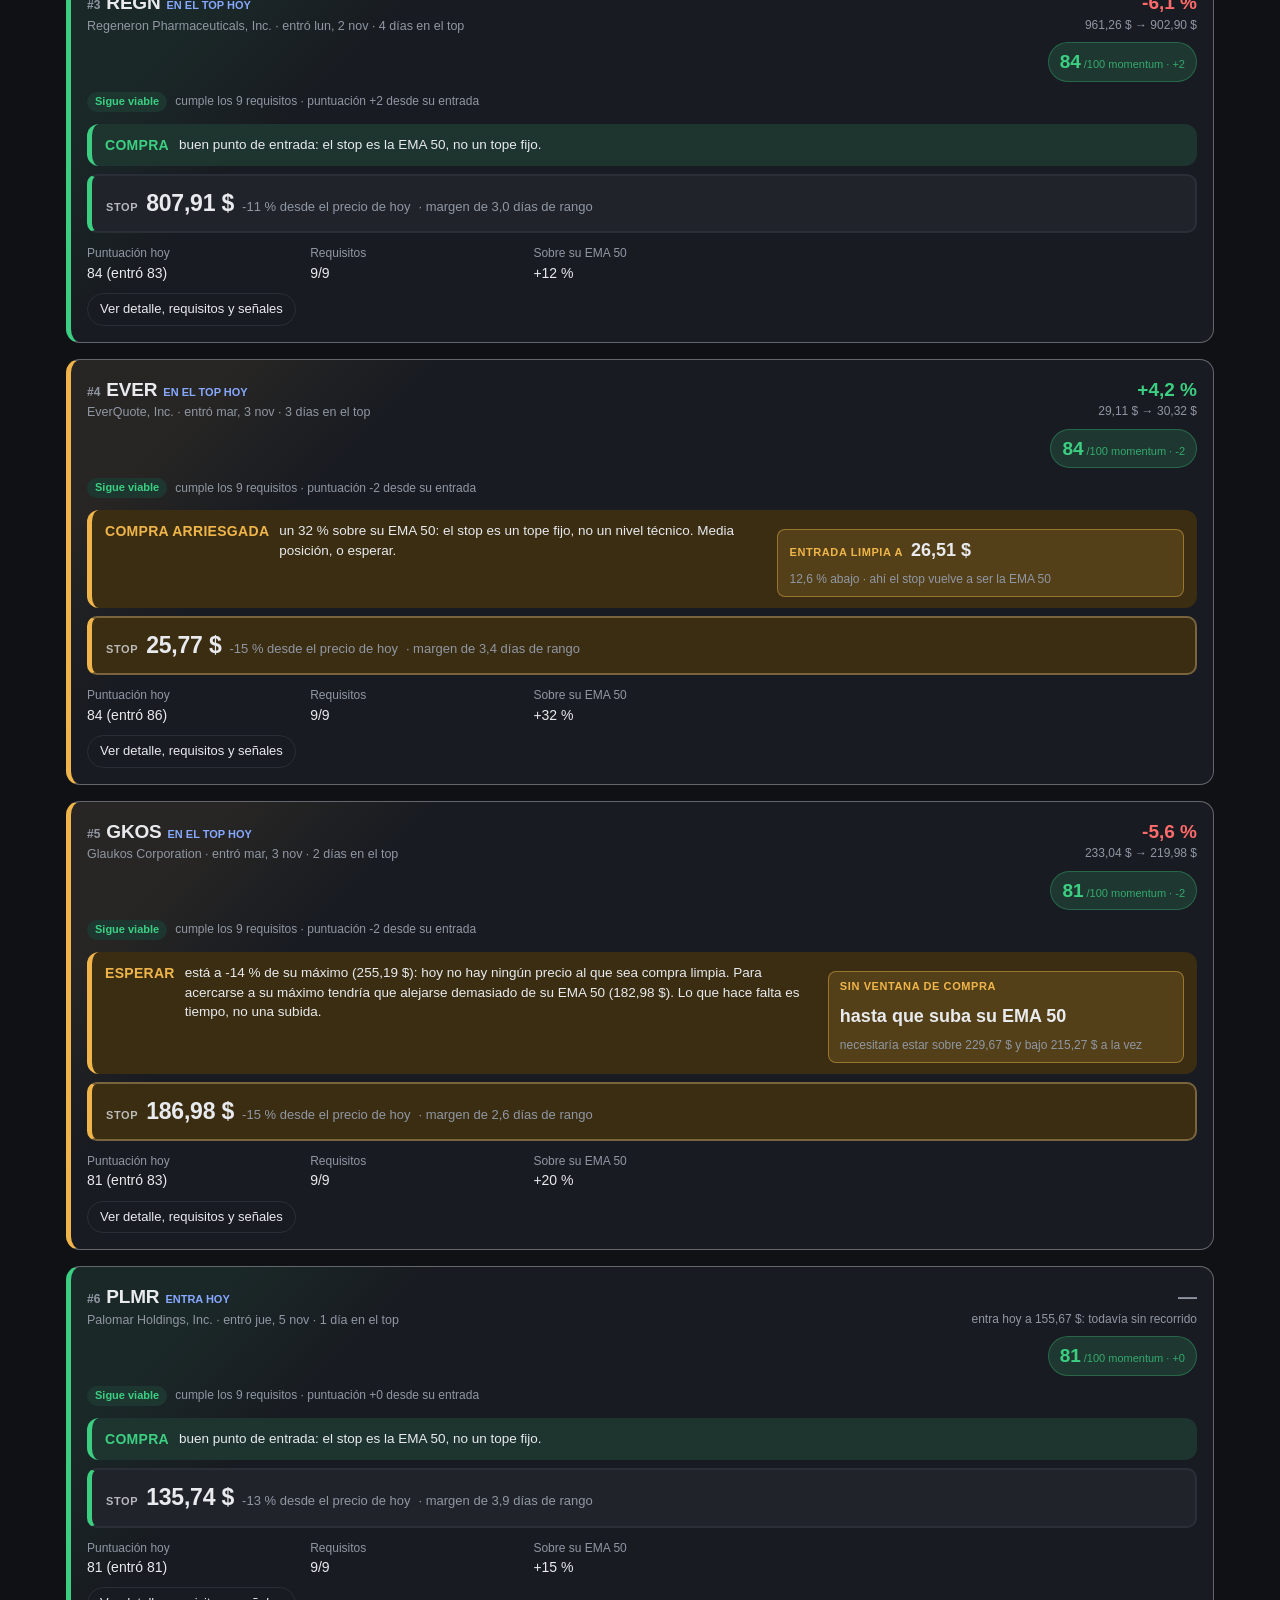
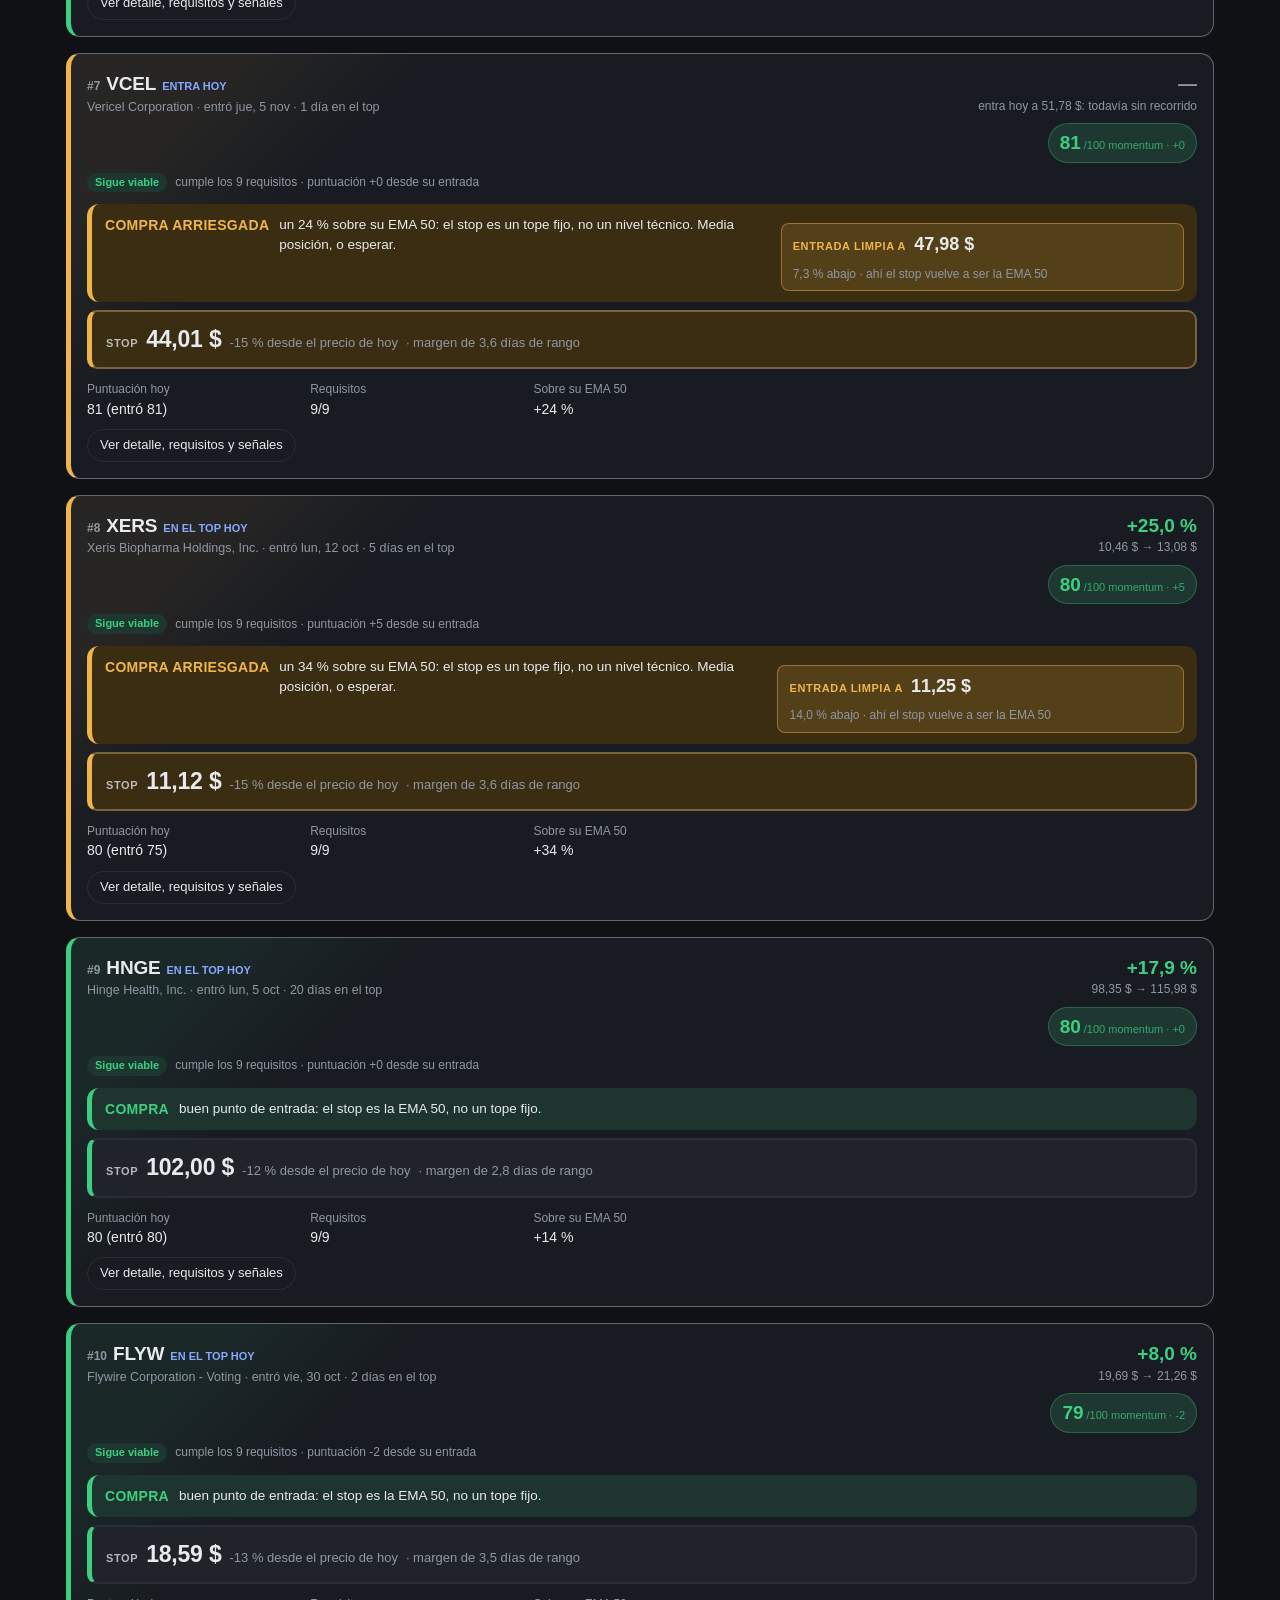
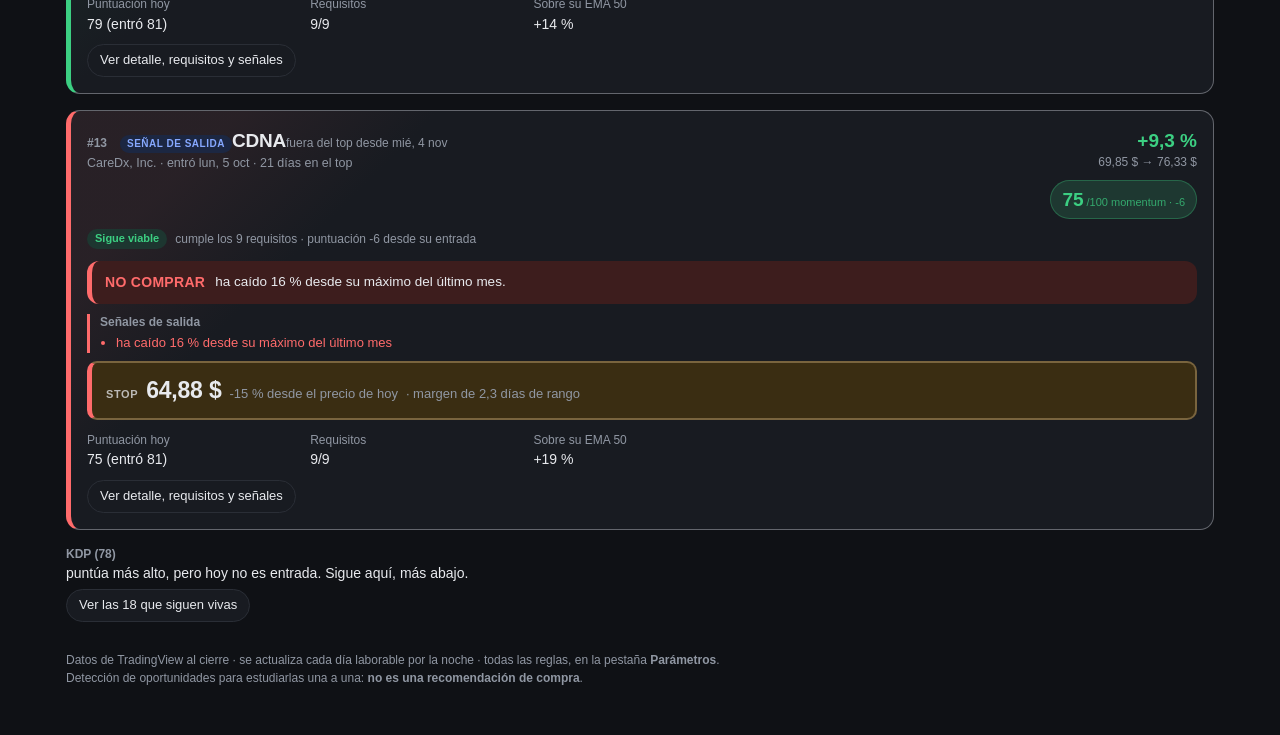
==== commit 953cba3b: "La primera sesion con las reglas nuevas, y dos fallos que solo salen con datos La actualizacion noct" ====
--- a/docs/index.html
+++ b/docs/index.html
@@ -6,12 +6,12 @@
 <meta name="theme-color" content="#0f1115">
 <meta name="description" content="Las empresas de EE. UU. con más momentum que además crecen deprisa.">
 <link rel="manifest" href="manifest.json">
-<link rel="icon" href="favicon-32.png?v=63c96d37" sizes="32x32">
-<link rel="apple-touch-icon" href="apple-touch-icon.png?v=63c96d37">
+<link rel="icon" href="favicon-32.png?v=56c6e597" sizes="32x32">
+<link rel="apple-touch-icon" href="apple-touch-icon.png?v=56c6e597">
 <title>Growth con momentum</title>
 <script>try{var t=localStorage.getItem('tema');if(t==='claro')document.documentElement.dataset.tema='claro'}catch(e){}</script>
-<link rel="stylesheet" href="estilos.css?v=63c96d37">
-<link rel="stylesheet" href="extra.css?v=63c96d37">
+<link rel="stylesheet" href="estilos.css?v=56c6e597">
+<link rel="stylesheet" href="extra.css?v=56c6e597">
 </head>
 <body>
 <main>
@@ -60,15 +60,15 @@
 </section>
 <footer>Datos de TradingView al cierre · se actualiza cada día laborable por la noche · todas las reglas, en la pestaña <b>Parámetros</b>.<br>Detección de oportunidades para estudiarlas una a una: <b>no es una recomendación de compra</b>.</footer>
 </main>
-<script>window.VERSION="63c96d37";</script>
-<script src="reglas.js?v=63c96d37"></script>
-<script src="puntuacion.js?v=63c96d37"></script>
-<script src="app.js?v=63c96d37"></script>
-<script src="hoy.js?v=63c96d37"></script>
-<script src="seguimiento.js?v=63c96d37"></script>
-<script src="posiciones.js?v=63c96d37"></script>
-<script src="resultados.js?v=63c96d37"></script>
-<script src="parametros.js?v=63c96d37"></script>
-<script src="export.js?v=63c96d37"></script>
+<script>window.VERSION="56c6e597";</script>
+<script src="reglas.js?v=56c6e597"></script>
+<script src="puntuacion.js?v=56c6e597"></script>
+<script src="app.js?v=56c6e597"></script>
+<script src="hoy.js?v=56c6e597"></script>
+<script src="seguimiento.js?v=56c6e597"></script>
+<script src="posiciones.js?v=56c6e597"></script>
+<script src="resultados.js?v=56c6e597"></script>
+<script src="parametros.js?v=56c6e597"></script>
+<script src="export.js?v=56c6e597"></script>
 </body>
 </html>
